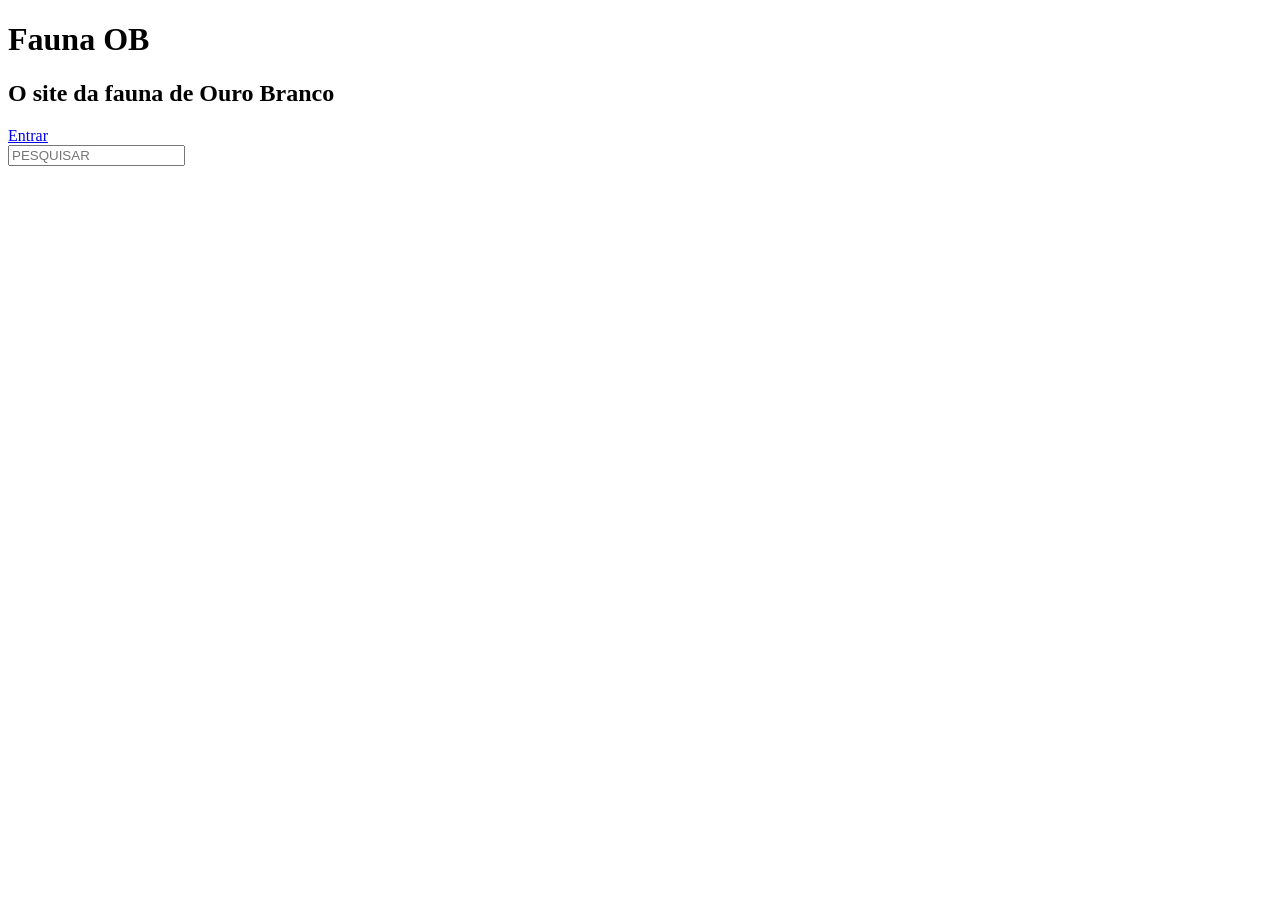
==== frontend/index.html @ ad99147d "coloquei os arquivos já organizados ta com as pastas onde cada um vai focar" ====
<!DOCTYPE html>
<html lang="pt-BR">
<head>
    <meta charset="UTF-8">
    <meta name="viewport" content="width=device-width, initial-scale=1.0">
    <title>Document</title>
</head>
<body>
    <h1>Fauna OB</h1>
    <h2>O site da fauna de Ouro Branco</h2>
    <a href="login.html">Entrar</a><br>
    <input type="text" id="pesquisa" placeholder="PESQUISAR"><br>

</body>
</html>
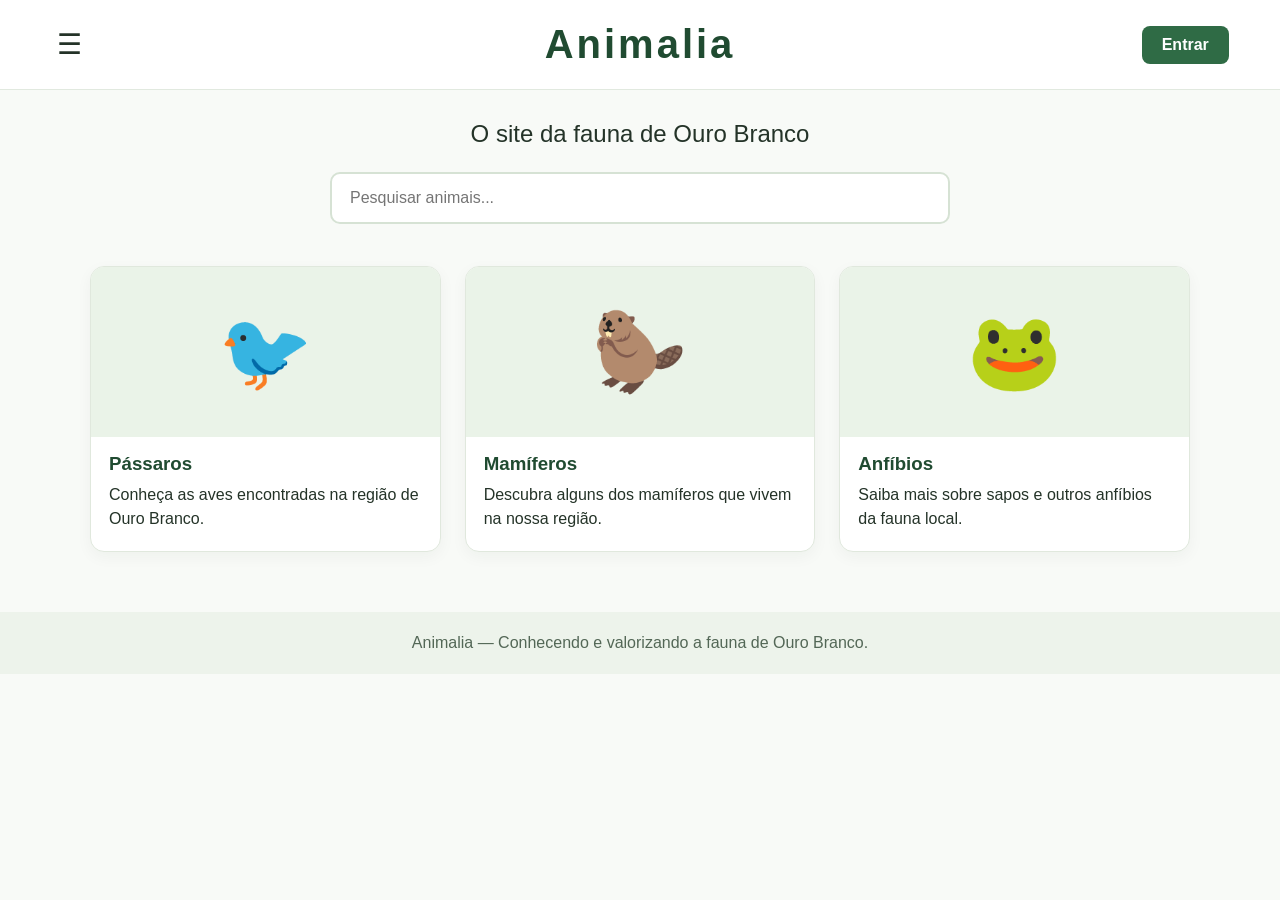
==== commit 120d4c45: "css e nome foi feito o css do site além de ter sido renomeado para animalia" ====
--- a/frontend/index.html
+++ b/frontend/index.html
@@ -1,15 +1,38 @@
-<!DOCTYPE html>
-<html lang="pt-BR">
-<head>
-    <meta charset="UTF-8">
-    <meta name="viewport" content="width=device-width, initial-scale=1.0">
-    <title>Document</title>
-</head>
-<body>
-    <h1>Fauna OB</h1>
-    <h2>O site da fauna de Ouro Branco</h2>
-    <a href="login.html">Entrar</a><br>
-    <input type="text" id="pesquisa" placeholder="PESQUISAR"><br>
-
-</body>
-</html>+<!DOCTYPE html>
+<html lang="pt-BR">
+<head>
+    <meta charset="UTF-8">
+    <meta name="viewport" content="width=device-width, initial-scale=1.0">
+    <link rel="stylesheet" href="style.css">
+    <title>Animalia | Fauna de Ouro Branco</title>
+</head>
+<body>
+    <header class="cabecalho">
+        <button class="menu" type="button" aria-label="Abrir menu">☰</button>
+        <h1 class="marca">Animalia</h1>
+        <a class="entrar" href="login.html">Entrar</a>
+    </header>
+    <main class="conteudo">
+        <h2 class="subtitulo">O site da fauna de Ouro Branco</h2>
+        <input class="pesquisa" type="search" id="pesquisa" placeholder="Pesquisar animais..." aria-label="Pesquisar animais">
+        <section class="animais" aria-label="Animais">
+            <article class="animal">
+                <div class="animal-imagem" role="img" aria-label="Pássaro">🐦</div>
+                <h3>Pássaros</h3>
+                <p>Conheça as aves encontradas na região de Ouro Branco.</p>
+            </article>
+            <article class="animal">
+                <div class="animal-imagem" role="img" aria-label="Mamífero">🦫</div>
+                <h3>Mamíferos</h3>
+                <p>Descubra alguns dos mamíferos que vivem na nossa região.</p>
+            </article>
+            <article class="animal">
+                <div class="animal-imagem" role="img" aria-label="Sapo">🐸</div>
+                <h3>Anfíbios</h3>
+                <p>Saiba mais sobre sapos e outros anfíbios da fauna local.</p>
+            </article>
+        </section>
+    </main>
+    <footer class="rodape">Animalia — Conhecendo e valorizando a fauna de Ouro Branco.</footer>
+</body>
+</html>
--- a/frontend/style.css
+++ b/frontend/style.css
@@ -0,0 +1,153 @@
+* {
+    box-sizing: border-box;
+}
+
+:root {
+    --verde: #2f6b45;
+    --verde-escuro: #204b31;
+    --verde-claro: #eaf3e8;
+    --texto: #243328;
+    --fundo: #f8faf7;
+}
+
+body {
+    margin: 0;
+    font-family: Arial, Helvetica, sans-serif;
+    color: var(--texto);
+    background: var(--fundo);
+}
+
+a {
+    color: var(--verde);
+    font-weight: 700;
+    text-decoration: none;
+}
+a:hover { text-decoration: underline; }
+
+.cabecalho {
+    display: grid;
+    grid-template-columns: 1fr auto 1fr;
+    align-items: center;
+    gap: 16px;
+    padding: 22px 4%;
+    background: white;
+    border-bottom: 1px solid #e1e9df;
+}
+.menu {
+    justify-self: start;
+    border: 0;
+    background: transparent;
+    color: var(--texto);
+    font-size: 28px;
+    cursor: pointer;
+}
+.marca {
+    margin: 0;
+    color: var(--verde-escuro);
+    font-size: clamp(1.7rem, 4vw, 2.5rem);
+    letter-spacing: 3px;
+    text-align: center;
+}
+.entrar {
+    justify-self: end;
+    padding: 10px 20px;
+    color: white;
+    background: var(--verde);
+    border-radius: 8px;
+}
+.entrar:hover { background: var(--verde-escuro); text-decoration: none; }
+
+.conteudo { width: min(1100px, 92%); margin: 30px auto 60px; }
+.subtitulo {
+    margin: 12px 0 24px;
+    font-size: clamp(1.1rem, 2vw, 1.5rem);
+    font-weight: 500;
+    text-align: center;
+}
+.pesquisa {
+    display: block;
+    width: min(620px, 100%);
+    margin: 0 auto 42px;
+    padding: 15px 18px;
+    border: 2px solid #d6e2d4;
+    border-radius: 10px;
+    background: white;
+    font-size: 1rem;
+    outline: none;
+}
+.pesquisa:focus, input:focus {
+    border-color: var(--verde);
+    box-shadow: 0 0 0 3px #2f6b4520;
+}
+.animais {
+    display: grid;
+    grid-template-columns: repeat(3, minmax(0, 1fr));
+    gap: 24px;
+}
+.animal {
+    overflow: hidden;
+    border: 1px solid #e0e8dd;
+    border-radius: 14px;
+    background: white;
+    box-shadow: 0 5px 16px #1b38200b;
+    transition: transform .2s, box-shadow .2s;
+}
+.animal:hover { transform: translateY(-4px); box-shadow: 0 10px 24px #1b382018; }
+.animal-imagem {
+    display: grid;
+    min-height: 170px;
+    place-items: center;
+    background: var(--verde-claro);
+    font-size: 76px;
+}
+.animal h3 { margin: 16px 18px 8px; color: var(--verde-escuro); }
+.animal p { margin: 0 18px 20px; line-height: 1.5; }
+.rodape { padding: 22px; background: #edf3eb; color: #536756; text-align: center; }
+
+body:has(.formulario) {
+    min-height: 100vh;
+    display: grid;
+    place-items: center;
+    padding: 24px;
+    background: linear-gradient(135deg, #edf5eb, #f9fbf8);
+}
+.formulario {
+    width: min(460px, 100%);
+    padding: 34px;
+    border: 1px solid #e0e8dd;
+    border-radius: 16px;
+    background: white;
+    box-shadow: 0 12px 35px #1b382012;
+}
+.formulario h1 { margin: 0 0 26px; color: var(--verde-escuro); text-align: center; }
+.formulario label { display: block; margin: 16px 0 7px; font-weight: 700; }
+.formulario input {
+    width: 100%;
+    padding: 12px 14px;
+    border: 1px solid #cbd8c9;
+    border-radius: 8px;
+    font-size: 1rem;
+}
+.botao {
+    display: inline-block;
+    margin-top: 20px;
+    padding: 12px 18px;
+    border: 0;
+    border-radius: 8px;
+    background: var(--verde);
+    color: white;
+    font-size: 1rem;
+    font-weight: 700;
+    cursor: pointer;
+}
+.botao:hover { background: var(--verde-escuro); text-decoration: none; }
+.formulario h4 { margin: 22px 0 14px; font-weight: 400; line-height: 1.5; }
+
+@media (max-width: 700px) {
+    .cabecalho { padding: 16px 4%; gap: 8px; }
+    .marca { letter-spacing: 1px; }
+    .entrar { padding: 9px 12px; }
+    .animais { grid-template-columns: 1fr; }
+    .animal-imagem { min-height: 145px; }
+    .formulario { padding: 25px 20px; }
+}
